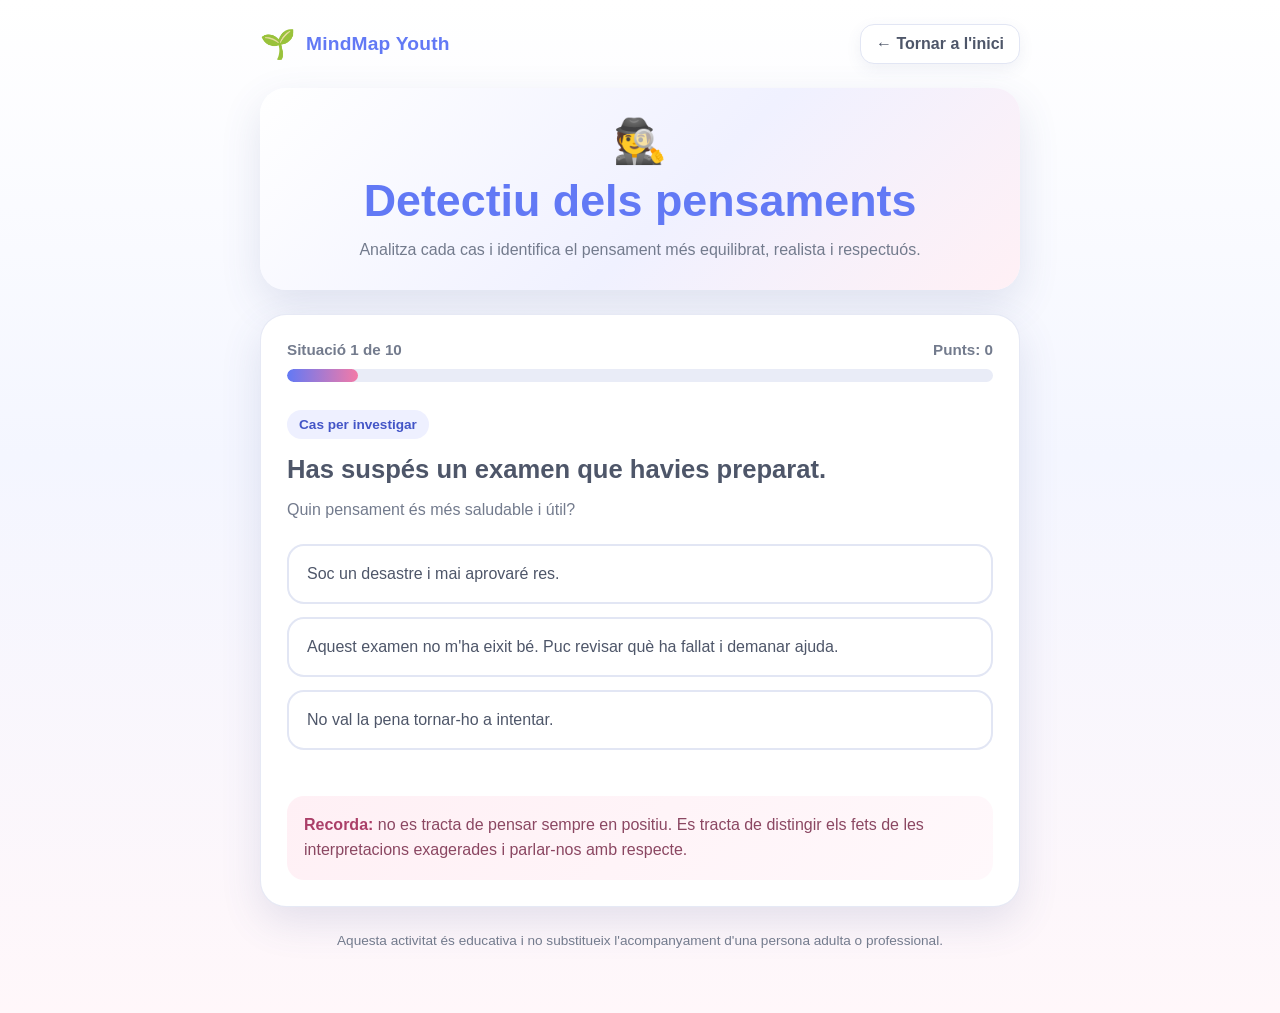
==== detectiu_pensaments.html @ 290332c3 "afegir interactivitat" ====
<!DOCTYPE html>
<html lang="ca">
<head>
  <meta charset="UTF-8">

  <meta
    name="viewport"
    content="width=device-width, initial-scale=1.0"
  >

  <title>Detectiu dels pensaments | MindMap Youth</title>

  <style>
    :root {
      --blau: #6279f5;
      --blau-fosc: #4355c7;
      --lila-clar: #eef0ff;
      --rosa: #f37aa7;
      --rosa-clar: #fff0f5;
      --verd: #2e9d68;
      --verd-clar: #eaf8f0;
      --roig: #c94d62;
      --roig-clar: #fff0f2;
      --text: #4e5669;
      --text-secundari: #737b8d;
      --blanc: #ffffff;
      --fons: #f4f6ff;
      --vora: #e2e6f4;
      --ombra: 0 15px 40px rgba(72, 83, 140, 0.14);
    }

    * {
      box-sizing: border-box;
    }

    html {
      scroll-behavior: smooth;
    }

    body {
      margin: 0;
      min-height: 100vh;
      font-family:
        Arial,
        Helvetica,
        sans-serif;
      color: var(--text);
      background:
        linear-gradient(
          180deg,
          #ffffff 0%,
          #f4f6ff 45%,
          #fff7fa 100%
        );
    }

    button,
    a {
      font: inherit;
    }

    button:focus-visible,
    a:focus-visible {
      outline: 3px solid rgba(98, 121, 245, 0.35);
      outline-offset: 3px;
    }

    .pagina {
      width: min(760px, 92%);
      margin: 0 auto;
      padding: 24px 0 48px;
    }

    .barra-superior {
      display: flex;
      align-items: center;
      justify-content: space-between;
      gap: 16px;
      margin-bottom: 24px;
    }

    .marca {
      display: flex;
      align-items: center;
      gap: 10px;
      text-decoration: none;
    }

    .marca-icona {
      font-size: 1.8rem;
    }

    .marca-text {
      color: var(--blau);
      font-size: 1.2rem;
      font-weight: 800;
      letter-spacing: 0.2px;
    }

    .boto-tornar {
      display: inline-flex;
      align-items: center;
      justify-content: center;
      gap: 7px;
      padding: 10px 15px;
      border: 1px solid var(--vora);
      border-radius: 14px;
      color: var(--text);
      background: var(--blanc);
      text-decoration: none;
      font-weight: 700;
      box-shadow: 0 5px 15px rgba(72, 83, 140, 0.08);
      transition:
        transform 0.2s ease,
        border-color 0.2s ease;
    }

    .boto-tornar:hover {
      transform: translateY(-2px);
      border-color: var(--blau);
    }

    .capcalera {
      margin-bottom: 24px;
      padding: 28px;
      border-radius: 26px;
      background:
        linear-gradient(
          135deg,
          #ffffff 0%,
          #f0f1ff 55%,
          #fff0f5 100%
        );
      box-shadow: var(--ombra);
      text-align: center;
    }

    .capcalera-icona {
      display: block;
      margin-bottom: 8px;
      font-size: 2.7rem;
    }

    .capcalera h1 {
      margin: 0 0 10px;
      color: var(--blau);
      font-size: clamp(1.9rem, 6vw, 2.8rem);
      line-height: 1.15;
    }

    .capcalera p {
      max-width: 590px;
      margin: 0 auto;
      color: var(--text-secundari);
      line-height: 1.6;
    }

    .targeta {
      padding: 26px;
      border: 1px solid rgba(226, 230, 244, 0.85);
      border-radius: 26px;
      background-color: var(--blanc);
      box-shadow: var(--ombra);
    }

    .progres-capcalera {
      display: flex;
      justify-content: space-between;
      gap: 16px;
      margin-bottom: 11px;
      color: var(--text-secundari);
      font-size: 0.95rem;
      font-weight: 700;
    }

    .barra-progres {
      width: 100%;
      height: 13px;
      margin-bottom: 28px;
      overflow: hidden;
      border-radius: 999px;
      background-color: #e9ecf7;
    }

    .barra-progres-interior {
      width: 10%;
      height: 100%;
      border-radius: inherit;
      background:
        linear-gradient(
          90deg,
          var(--blau),
          var(--rosa)
        );
      transition: width 0.35s ease;
    }

    .etiqueta {
      display: inline-block;
      margin-bottom: 13px;
      padding: 7px 12px;
      border-radius: 999px;
      color: var(--blau-fosc);
      background-color: var(--lila-clar);
      font-size: 0.85rem;
      font-weight: 800;
    }

    .situacio {
      margin: 0 0 10px;
      color: var(--text);
      font-size: clamp(1.25rem, 4vw, 1.6rem);
      line-height: 1.4;
    }

    .pregunta {
      margin: 0 0 22px;
      color: var(--text-secundari);
      line-height: 1.5;
    }

    .opcions {
      display: grid;
      gap: 13px;
    }

    .opcio {
      position: relative;
      width: 100%;
      padding: 16px 18px;
      border: 2px solid var(--vora);
      border-radius: 17px;
      color: var(--text);
      background-color: var(--blanc);
      text-align: left;
      line-height: 1.5;
      cursor: pointer;
      transition:
        transform 0.2s ease,
        border-color 0.2s ease,
        background-color 0.2s ease;
    }

    .opcio:hover:not(:disabled) {
      transform: translateY(-2px);
      border-color: var(--blau);
      background-color: #f7f8ff;
    }

    .opcio:disabled {
      cursor: default;
    }

    .opcio.correcta {
      border-color: var(--verd);
      color: #20784e;
      background-color: var(--verd-clar);
    }

    .opcio.incorrecta {
      border-color: var(--roig);
      color: #a43a4e;
      background-color: var(--roig-clar);
    }

    .feedback {
      display: none;
      margin-top: 22px;
      padding: 18px;
      border-radius: 17px;
      line-height: 1.6;
    }

    .feedback.visible {
      display: block;
    }

    .feedback.correcte {
      border-left: 5px solid var(--verd);
      background-color: var(--verd-clar);
    }

    .feedback.incorrecte {
      border-left: 5px solid var(--roig);
      background-color: var(--roig-clar);
    }

    .feedback h3 {
      margin: 0 0 7px;
    }

    .feedback p {
      margin: 0;
    }

    .zona-accio {
      display: flex;
      justify-content: flex-end;
      margin-top: 22px;
    }

    .boto-principal {
      display: none;
      padding: 13px 21px;
      border: 0;
      border-radius: 14px;
      color: var(--blanc);
      background:
        linear-gradient(
          135deg,
          var(--blau),
          var(--blau-fosc)
        );
      font-weight: 800;
      cursor: pointer;
      box-shadow: 0 8px 20px rgba(67, 85, 199, 0.22);
      transition:
        transform 0.2s ease,
        opacity 0.2s ease;
    }

    .boto-principal.visible {
      display: inline-block;
    }

    .boto-principal:hover {
      transform: translateY(-2px);
      opacity: 0.94;
    }

    .recordatori {
      margin-top: 24px;
      padding: 17px;
      border-radius: 17px;
      color: #8b4762;
      background:
        linear-gradient(
          135deg,
          var(--rosa-clar),
          #fff8fb
        );
      line-height: 1.55;
    }

    .recordatori strong {
      color: #ab3f68;
    }

    .pantalla-final {
      display: none;
      text-align: center;
    }

    .pantalla-final.visible {
      display: block;
    }

    .final-icona {
      margin-bottom: 10px;
      font-size: 3rem;
    }

    .pantalla-final h2 {
      margin: 0;
      color: var(--blau);
      font-size: 2rem;
    }

    .puntuacio-final {
      margin: 22px 0;
      color: var(--rosa);
      font-size: clamp(2rem, 8vw, 3rem);
      font-weight: 900;
    }

    .missatge-final {
      margin-bottom: 22px;
      padding: 20px;
      border-radius: 18px;
      background-color: var(--lila-clar);
      line-height: 1.65;
    }

    .aprenentatge-final {
      margin-bottom: 24px;
      padding: 19px;
      border-radius: 18px;
      background-color: var(--rosa-clar);
      text-align: left;
      line-height: 1.65;
    }

    .aprenentatge-final h3 {
      margin-top: 0;
      color: #a74669;
    }

    .aprenentatge-final ul {
      margin-bottom: 0;
      padding-left: 22px;
    }

    .botons-finals {
      display: flex;
      justify-content: center;
      flex-wrap: wrap;
      gap: 12px;
    }

    .boto-reiniciar {
      display: inline-flex;
      align-items: center;
      justify-content: center;
      padding: 13px 20px;
      border: 0;
      border-radius: 14px;
      color: var(--blanc);
      background:
        linear-gradient(
          135deg,
          var(--blau),
          var(--blau-fosc)
        );
      font-weight: 800;
      cursor: pointer;
    }

    .peu {
      margin-top: 24px;
      color: var(--text-secundari);
      font-size: 0.85rem;
      line-height: 1.5;
      text-align: center;
    }

    @media (max-width: 600px) {
      .pagina {
        width: min(94%, 760px);
        padding-top: 16px;
      }

      .barra-superior {
        align-items: stretch;
        flex-direction: column;
      }

      .marca {
        justify-content: center;
      }

      .boto-tornar {
        width: 100%;
      }

      .capcalera,
      .targeta {
        padding: 21px;
        border-radius: 22px;
      }

      .progres-capcalera {
        align-items: flex-start;
        flex-direction: column;
        gap: 5px;
      }

      .zona-accio,
      .boto-principal {
        width: 100%;
      }

      .boto-principal.visible {
        display: block;
      }

      .botons-finals {
        flex-direction: column;
      }

      .botons-finals a,
      .boto-reiniciar {
        width: 100%;
      }
    }
  </style>
</head>

<body>
  <main class="pagina">
    <div class="barra-superior">
      <a
        class="marca"
        href="index.html"
        aria-label="Tornar a MindMap Youth"
      >
        <span class="marca-icona">🌱</span>
        <span class="marca-text">MindMap Youth</span>
      </a>

      <a
        class="boto-tornar"
        href="index.html"
      >
        ← Tornar a l'inici
      </a>
    </div>

    <header class="capcalera">
      <span class="capcalera-icona">🕵️</span>

      <h1>Detectiu dels pensaments</h1>

      <p>
        Analitza cada cas i identifica el pensament més
        equilibrat, realista i respectuós.
      </p>
    </header>

    <section
      id="zonaJoc"
      class="targeta"
    >
      <div class="progres-capcalera">
        <span id="numeroPregunta">
          Situació 1 de 10
        </span>

        <span id="puntuacio">
          Punts: 0
        </span>
      </div>

      <div
        class="barra-progres"
        role="progressbar"
        aria-label="Progrés de l'activitat"
        aria-valuemin="0"
        aria-valuemax="100"
        aria-valuenow="10"
      >
        <div
          id="barraProgres"
          class="barra-progres-interior"
        ></div>
      </div>

      <span class="etiqueta">
        Cas per investigar
      </span>

      <h2
        id="situacio"
        class="situacio"
      ></h2>

      <p class="pregunta">
        Quin pensament és més saludable i útil?
      </p>

      <div
        id="opcions"
        class="opcions"
      ></div>

      <div
        id="feedback"
        class="feedback"
        aria-live="polite"
      >
        <h3 id="titolFeedback"></h3>
        <p id="textFeedback"></p>
      </div>

      <div class="zona-accio">
        <button
          id="botoSeguent"
          class="boto-principal"
          type="button"
        >
          Següent situació
        </button>
      </div>

      <div class="recordatori">
        <strong>Recorda:</strong>
        no es tracta de pensar sempre en positiu.
        Es tracta de distingir els fets de les
        interpretacions exagerades i parlar-nos amb respecte.
      </div>
    </section>

    <section
      id="pantallaFinal"
      class="targeta pantalla-final"
    >
      <div class="final-icona">🎉</div>

      <h2>Investigació completada</h2>

      <div
        id="puntuacioFinal"
        class="puntuacio-final"
      ></div>

      <div
        id="missatgeFinal"
        class="missatge-final"
      ></div>

      <div class="aprenentatge-final">
        <h3>Què has practicat?</h3>

        <ul>
          <li>
            Diferenciar un fet d'una interpretació.
          </li>

          <li>
            Evitar conclusions precipitades.
          </li>

          <li>
            Acceptar els errors sense atacar-te.
          </li>

          <li>
            Buscar alternatives més realistes.
          </li>
        </ul>
      </div>

      <div class="botons-finals">
        <a
          class="boto-tornar"
          href="index.html"
        >
          ← Tornar a l'inici
        </a>

        <button
          id="reiniciarJoc"
          class="boto-reiniciar"
          type="button"
        >
          Repetir l'activitat
        </button>
      </div>
    </section>

    <p class="peu">
      Aquesta activitat és educativa i no substitueix
      l'acompanyament d'una persona adulta o professional.
    </p>
  </main>

  <script>
    const preguntes = [
      {
        situacio:
          "Has suspés un examen que havies preparat.",
        opcions: [
          {
            text:
              "Soc un desastre i mai aprovaré res.",
            correcta: false
          },
          {
            text:
              "Aquest examen no m'ha eixit bé. Puc revisar què ha fallat i demanar ajuda.",
            correcta: true
          },
          {
            text:
              "No val la pena tornar-ho a intentar.",
            correcta: false
          }
        ],
        explicacio:
          "Un resultat concret no defineix la teua capacitat. Pots analitzar què ha fallat i provar una estratègia diferent."
      },
      {
        situacio:
          "Dos amics han quedat i no t'han avisat.",
        opcions: [
          {
            text:
              "Segur que ja no em volen.",
            correcta: false
          },
          {
            text:
              "Pot haver-hi diverses explicacions. Puc preguntar-ho abans de traure conclusions.",
            correcta: true
          },
          {
            text:
              "No tornaré a parlar amb ells.",
            correcta: false
          }
        ],
        explicacio:
          "No podem saber què pensen els altres sense preguntar. Comprovar els fets evita conclusions precipitades."
      },
      {
        situacio:
          "Has comés un error davant de tota la classe.",
        opcions: [
          {
            text:
              "Tothom pensarà que soc ridícul o ridícula.",
            correcta: false
          },
          {
            text:
              "Equivocar-me és normal. Un error no defineix qui soc.",
            correcta: true
          },
          {
            text:
              "No tornaré a participar mai més.",
            correcta: false
          }
        ],
        explicacio:
          "Els errors formen part de l'aprenentatge. Una situació puntual no determina el teu valor."
      },
      {
        situacio:
          "Veus en xarxes socials una persona que sembla tindre una vida perfecta.",
        opcions: [
          {
            text:
              "La seua vida és perfecta i la meua no val res.",
            correcta: false
          },
          {
            text:
              "A les xarxes es mostra només una part de la realitat. No és una comparació completa.",
            correcta: true
          },
          {
            text:
              "Hauria de ser exactament com aquesta persona.",
            correcta: false
          }
        ],
        explicacio:
          "Les xarxes solen mostrar moments seleccionats. Comparar tota la teua vida amb una imatge parcial no és just."
      },
      {
        situacio:
          "Un company fa un comentari negatiu sobre el teu aspecte.",
        opcions: [
          {
            text:
              "Si ho ha dit, deu ser perquè té raó.",
            correcta: false
          },
          {
            text:
              "La seua opinió no determina el meu valor. Puc posar límits i buscar suport.",
            correcta: true
          },
          {
            text:
              "He de canviar perquè ningú em critique.",
            correcta: false
          }
        ],
        explicacio:
          "Una opinió no és una veritat absoluta. Posar límits i parlar amb algú de confiança és una resposta protectora."
      },
      {
        situacio:
          "No has aconseguit fer bé una activitat nova al primer intent.",
        opcions: [
          {
            text:
              "No se'm dona bé i hauria de deixar-ho.",
            correcta: false
          },
          {
            text:
              "Encara estic aprenent. No necessite fer-ho perfecte al primer intent.",
            correcta: true
          },
          {
            text:
              "La resta sempre ho fa millor que jo.",
            correcta: false
          }
        ],
        explicacio:
          "Aprendre implica practicar, equivocar-se i progressar. No cal dominar una habilitat des del principi."
      },
      {
        situacio:
          "Has enviat un missatge i la persona tarda molt a respondre.",
        opcions: [
          {
            text:
              "Està enfadada amb mi i he fet alguna cosa malament.",
            correcta: false
          },
          {
            text:
              "Pot estar ocupada o no haver vist el missatge. Esperaré abans d'interpretar-ho.",
            correcta: true
          },
          {
            text:
              "Segur que ja no vol parlar amb mi.",
            correcta: false
          }
        ],
        explicacio:
          "Una resposta tardana pot tindre moltes causes. És millor esperar informació abans d'assumir la pitjor explicació."
      },
      {
        situacio:
          "No t'han seleccionat per a una activitat o un equip.",
        opcions: [
          {
            text:
              "No soc prou bo o bona per a res.",
            correcta: false
          },
          {
            text:
              "Aquesta vegada no m'han seleccionat, però això no defineix totes les meues capacitats.",
            correcta: true
          },
          {
            text:
              "Mai tornaré a presentar-me a res.",
            correcta: false
          }
        ],
        explicacio:
          "Una decisió concreta no determina tot el teu potencial. Pots demanar orientació i continuar desenvolupant les teues habilitats."
      },
      {
        situacio:
          "Un amic està més callat que de costum quan parleu.",
        opcions: [
          {
            text:
              "Segur que està molest amb mi.",
            correcta: false
          },
          {
            text:
              "Pot tindre un mal dia. Puc preguntar-li com està sense assumir que és culpa meua.",
            correcta: true
          },
          {
            text:
              "Ja no li caic bé.",
            correcta: false
          }
        ],
        explicacio:
          "L'estat d'ànim d'una altra persona no sempre té relació amb tu. Preguntar amb respecte és més útil que endevinar."
      },
      {
        situacio:
          "Has rebut una crítica sobre un treball que havies fet amb esforç.",
        opcions: [
          {
            text:
              "Tot el treball és horrible i jo no servisc per a açò.",
            correcta: false
          },
          {
            text:
              "La crítica pot ajudar-me a millorar una part del treball, però no anul·la tot l'esforç que he fet.",
            correcta: true
          },
          {
            text:
              "No tornaré a ensenyar mai el que faig.",
            correcta: false
          }
        ],
        explicacio:
          "Una crítica pot referir-se a aspectes concrets. No significa que tot estiga malament ni que tu no tingues capacitat."
      }
    ];

    const situacioElement =
      document.getElementById("situacio");

    const opcionsElement =
      document.getElementById("opcions");

    const numeroPreguntaElement =
      document.getElementById("numeroPregunta");

    const puntuacioElement =
      document.getElementById("puntuacio");

    const barraProgresElement =
      document.getElementById("barraProgres");

    const contenidorBarra =
      document.querySelector(".barra-progres");

    const feedbackElement =
      document.getElementById("feedback");

    const titolFeedbackElement =
      document.getElementById("titolFeedback");

    const textFeedbackElement =
      document.getElementById("textFeedback");

    const botoSeguent =
      document.getElementById("botoSeguent");

    const zonaJoc =
      document.getElementById("zonaJoc");

    const pantallaFinal =
      document.getElementById("pantallaFinal");

    const puntuacioFinalElement =
      document.getElementById("puntuacioFinal");

    const missatgeFinalElement =
      document.getElementById("missatgeFinal");

    const reiniciarJoc =
      document.getElementById("reiniciarJoc");

    let preguntaActual = 0;
    let puntuacio = 0;
    let respostaSeleccionada = false;

    function actualitzarProgres() {
      const percentatge =
        ((preguntaActual + 1) / preguntes.length) * 100;

      barraProgresElement.style.width =
        `${percentatge}%`;

      contenidorBarra.setAttribute(
        "aria-valuenow",
        Math.round(percentatge)
      );
    }

    function mostrarPregunta() {
      respostaSeleccionada = false;

      const pregunta =
        preguntes[preguntaActual];

      situacioElement.textContent =
        pregunta.situacio;

      numeroPreguntaElement.textContent =
        `Situació ${preguntaActual + 1} de ${preguntes.length}`;

      puntuacioElement.textContent =
        `Punts: ${puntuacio}`;

      actualitzarProgres();

      opcionsElement.innerHTML = "";

      feedbackElement.className =
        "feedback";

      titolFeedbackElement.textContent = "";
      textFeedbackElement.textContent = "";

      botoSeguent.classList.remove("visible");

      pregunta.opcions.forEach(
        (opcio, index) => {
          const boto =
            document.createElement("button");

          boto.type = "button";
          boto.className = "opcio";
          boto.textContent = opcio.text;

          boto.addEventListener(
            "click",
            () => {
              comprovarResposta(
                boto,
                opcio.correcta,
                index
              );
            }
          );

          opcionsElement.appendChild(boto);
        }
      );
    }

    function comprovarResposta(
      botoSeleccionat,
      esCorrecta,
      indexSeleccionat
    ) {
      if (respostaSeleccionada) {
        return;
      }

      respostaSeleccionada = true;

      const pregunta =
        preguntes[preguntaActual];

      const botons =
        opcionsElement.querySelectorAll(".opcio");

      botons.forEach((boto, index) => {
        boto.disabled = true;

        if (pregunta.opcions[index].correcta) {
          boto.classList.add("correcta");
        }
      });

      if (esCorrecta) {
        puntuacio++;

        botoSeleccionat.classList.add(
          "correcta"
        );

        feedbackElement.className =
          "feedback visible correcte";

        titolFeedbackElement.textContent =
          "Bona investigació!";
      } else {
        botons[indexSeleccionat].classList.add(
          "incorrecta"
        );

        feedbackElement.className =
          "feedback visible incorrecte";

        titolFeedbackElement.textContent =
          "Revisa les proves";
      }

      textFeedbackElement.textContent =
        pregunta.explicacio;

      puntuacioElement.textContent =
        `Punts: ${puntuacio}`;

      botoSeguent.classList.add("visible");

      if (
        preguntaActual ===
        preguntes.length - 1
      ) {
        botoSeguent.textContent =
          "Veure el resultat";
      } else {
        botoSeguent.textContent =
          "Següent situació";
      }
    }

    botoSeguent.addEventListener(
      "click",
      () => {
        preguntaActual++;

        if (
          preguntaActual <
          preguntes.length
        ) {
          mostrarPregunta();
        } else {
          mostrarResultatFinal();
        }
      }
    );

    function mostrarResultatFinal() {
      zonaJoc.style.display = "none";
      pantallaFinal.classList.add("visible");

      puntuacioFinalElement.textContent =
        `${puntuacio} de ${preguntes.length} punts`;

      if (puntuacio === preguntes.length) {
        missatgeFinalElement.textContent =
          "Excel·lent investigació. Has identificat totes les alternatives més realistes i respectuoses. Recorda que parlar-te amb amabilitat no és ignorar els problemes, sinó afrontar-los sense atacar-te.";
      } else if (puntuacio >= 7) {
        missatgeFinalElement.textContent =
          "Molt bon treball. Ja reconeixes moltes formes de pensament equilibrat. Continua practicant la diferència entre els fets i les interpretacions automàtiques.";
      } else if (puntuacio >= 4) {
        missatgeFinalElement.textContent =
          "Has fet una bona primera investigació. Alguns pensaments automàtics poden semblar certs, però és útil buscar proves i alternatives abans d'acceptar-los.";
      } else {
        missatgeFinalElement.textContent =
          "Has completat l'activitat, i això ja és un pas important. Detectar pensaments automàtics necessita pràctica. Pots repetir els casos i observar quines respostes són més realistes.";
      }

      window.scrollTo({
        top: 0,
        behavior: "smooth"
      });
    }

    reiniciarJoc.addEventListener(
      "click",
      () => {
        preguntaActual = 0;
        puntuacio = 0;
        respostaSeleccionada = false;

        pantallaFinal.classList.remove(
          "visible"
        );

        zonaJoc.style.display = "block";

        mostrarPregunta();

        window.scrollTo({
          top: 0,
          behavior: "smooth"
        });
      }
    );

    mostrarPregunta();
  </script>
</body>
</html>
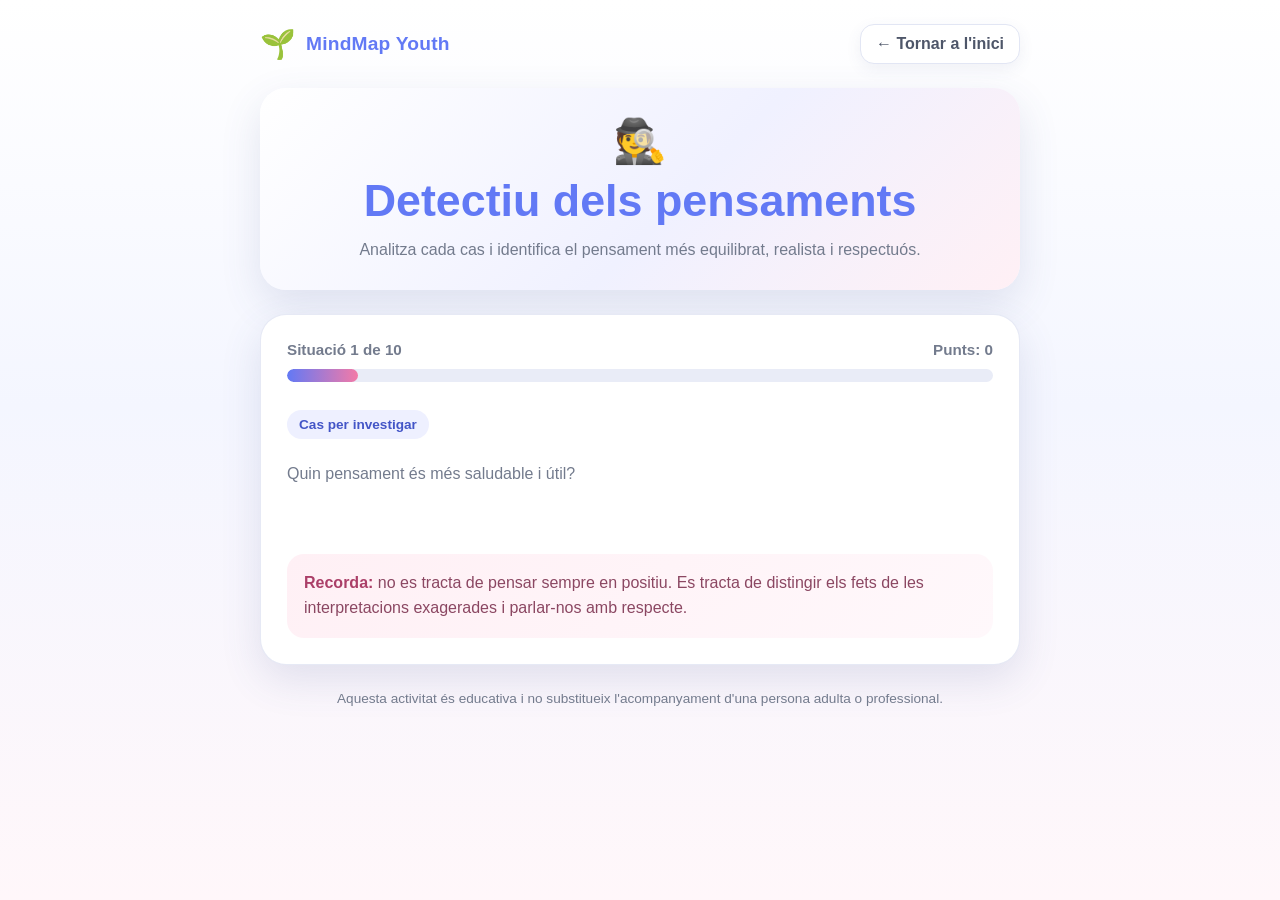
==== commit 2e6f5bc8: "separat codi javascript del detectiu de pensaments en fitxer propi" ====
--- a/detectiu_pensaments.html
+++ b/detectiu_pensaments.html
@@ -653,489 +653,6 @@
     </p>
   </main>
 
-  <script>
-    const preguntes = [
-      {
-        situacio:
-          "Has suspés un examen que havies preparat.",
-        opcions: [
-          {
-            text:
-              "Soc un desastre i mai aprovaré res.",
-            correcta: false
-          },
-          {
-            text:
-              "Aquest examen no m'ha eixit bé. Puc revisar què ha fallat i demanar ajuda.",
-            correcta: true
-          },
-          {
-            text:
-              "No val la pena tornar-ho a intentar.",
-            correcta: false
-          }
-        ],
-        explicacio:
-          "Un resultat concret no defineix la teua capacitat. Pots analitzar què ha fallat i provar una estratègia diferent."
-      },
-      {
-        situacio:
-          "Dos amics han quedat i no t'han avisat.",
-        opcions: [
-          {
-            text:
-              "Segur que ja no em volen.",
-            correcta: false
-          },
-          {
-            text:
-              "Pot haver-hi diverses explicacions. Puc preguntar-ho abans de traure conclusions.",
-            correcta: true
-          },
-          {
-            text:
-              "No tornaré a parlar amb ells.",
-            correcta: false
-          }
-        ],
-        explicacio:
-          "No podem saber què pensen els altres sense preguntar. Comprovar els fets evita conclusions precipitades."
-      },
-      {
-        situacio:
-          "Has comés un error davant de tota la classe.",
-        opcions: [
-          {
-            text:
-              "Tothom pensarà que soc ridícul o ridícula.",
-            correcta: false
-          },
-          {
-            text:
-              "Equivocar-me és normal. Un error no defineix qui soc.",
-            correcta: true
-          },
-          {
-            text:
-              "No tornaré a participar mai més.",
-            correcta: false
-          }
-        ],
-        explicacio:
-          "Els errors formen part de l'aprenentatge. Una situació puntual no determina el teu valor."
-      },
-      {
-        situacio:
-          "Veus en xarxes socials una persona que sembla tindre una vida perfecta.",
-        opcions: [
-          {
-            text:
-              "La seua vida és perfecta i la meua no val res.",
-            correcta: false
-          },
-          {
-            text:
-              "A les xarxes es mostra només una part de la realitat. No és una comparació completa.",
-            correcta: true
-          },
-          {
-            text:
-              "Hauria de ser exactament com aquesta persona.",
-            correcta: false
-          }
-        ],
-        explicacio:
-          "Les xarxes solen mostrar moments seleccionats. Comparar tota la teua vida amb una imatge parcial no és just."
-      },
-      {
-        situacio:
-          "Un company fa un comentari negatiu sobre el teu aspecte.",
-        opcions: [
-          {
-            text:
-              "Si ho ha dit, deu ser perquè té raó.",
-            correcta: false
-          },
-          {
-            text:
-              "La seua opinió no determina el meu valor. Puc posar límits i buscar suport.",
-            correcta: true
-          },
-          {
-            text:
-              "He de canviar perquè ningú em critique.",
-            correcta: false
-          }
-        ],
-        explicacio:
-          "Una opinió no és una veritat absoluta. Posar límits i parlar amb algú de confiança és una resposta protectora."
-      },
-      {
-        situacio:
-          "No has aconseguit fer bé una activitat nova al primer intent.",
-        opcions: [
-          {
-            text:
-              "No se'm dona bé i hauria de deixar-ho.",
-            correcta: false
-          },
-          {
-            text:
-              "Encara estic aprenent. No necessite fer-ho perfecte al primer intent.",
-            correcta: true
-          },
-          {
-            text:
-              "La resta sempre ho fa millor que jo.",
-            correcta: false
-          }
-        ],
-        explicacio:
-          "Aprendre implica practicar, equivocar-se i progressar. No cal dominar una habilitat des del principi."
-      },
-      {
-        situacio:
-          "Has enviat un missatge i la persona tarda molt a respondre.",
-        opcions: [
-          {
-            text:
-              "Està enfadada amb mi i he fet alguna cosa malament.",
-            correcta: false
-          },
-          {
-            text:
-              "Pot estar ocupada o no haver vist el missatge. Esperaré abans d'interpretar-ho.",
-            correcta: true
-          },
-          {
-            text:
-              "Segur que ja no vol parlar amb mi.",
-            correcta: false
-          }
-        ],
-        explicacio:
-          "Una resposta tardana pot tindre moltes causes. És millor esperar informació abans d'assumir la pitjor explicació."
-      },
-      {
-        situacio:
-          "No t'han seleccionat per a una activitat o un equip.",
-        opcions: [
-          {
-            text:
-              "No soc prou bo o bona per a res.",
-            correcta: false
-          },
-          {
-            text:
-              "Aquesta vegada no m'han seleccionat, però això no defineix totes les meues capacitats.",
-            correcta: true
-          },
-          {
-            text:
-              "Mai tornaré a presentar-me a res.",
-            correcta: false
-          }
-        ],
-        explicacio:
-          "Una decisió concreta no determina tot el teu potencial. Pots demanar orientació i continuar desenvolupant les teues habilitats."
-      },
-      {
-        situacio:
-          "Un amic està més callat que de costum quan parleu.",
-        opcions: [
-          {
-            text:
-              "Segur que està molest amb mi.",
-            correcta: false
-          },
-          {
-            text:
-              "Pot tindre un mal dia. Puc preguntar-li com està sense assumir que és culpa meua.",
-            correcta: true
-          },
-          {
-            text:
-              "Ja no li caic bé.",
-            correcta: false
-          }
-        ],
-        explicacio:
-          "L'estat d'ànim d'una altra persona no sempre té relació amb tu. Preguntar amb respecte és més útil que endevinar."
-      },
-      {
-        situacio:
-          "Has rebut una crítica sobre un treball que havies fet amb esforç.",
-        opcions: [
-          {
-            text:
-              "Tot el treball és horrible i jo no servisc per a açò.",
-            correcta: false
-          },
-          {
-            text:
-              "La crítica pot ajudar-me a millorar una part del treball, però no anul·la tot l'esforç que he fet.",
-            correcta: true
-          },
-          {
-            text:
-              "No tornaré a ensenyar mai el que faig.",
-            correcta: false
-          }
-        ],
-        explicacio:
-          "Una crítica pot referir-se a aspectes concrets. No significa que tot estiga malament ni que tu no tingues capacitat."
-      }
-    ];
-
-    const situacioElement =
-      document.getElementById("situacio");
-
-    const opcionsElement =
-      document.getElementById("opcions");
-
-    const numeroPreguntaElement =
-      document.getElementById("numeroPregunta");
-
-    const puntuacioElement =
-      document.getElementById("puntuacio");
-
-    const barraProgresElement =
-      document.getElementById("barraProgres");
-
-    const contenidorBarra =
-      document.querySelector(".barra-progres");
-
-    const feedbackElement =
-      document.getElementById("feedback");
-
-    const titolFeedbackElement =
-      document.getElementById("titolFeedback");
-
-    const textFeedbackElement =
-      document.getElementById("textFeedback");
-
-    const botoSeguent =
-      document.getElementById("botoSeguent");
-
-    const zonaJoc =
-      document.getElementById("zonaJoc");
-
-    const pantallaFinal =
-      document.getElementById("pantallaFinal");
-
-    const puntuacioFinalElement =
-      document.getElementById("puntuacioFinal");
-
-    const missatgeFinalElement =
-      document.getElementById("missatgeFinal");
-
-    const reiniciarJoc =
-      document.getElementById("reiniciarJoc");
-
-    let preguntaActual = 0;
-    let puntuacio = 0;
-    let respostaSeleccionada = false;
-
-    function actualitzarProgres() {
-      const percentatge =
-        ((preguntaActual + 1) / preguntes.length) * 100;
-
-      barraProgresElement.style.width =
-        `${percentatge}%`;
-
-      contenidorBarra.setAttribute(
-        "aria-valuenow",
-        Math.round(percentatge)
-      );
-    }
-
-    function mostrarPregunta() {
-      respostaSeleccionada = false;
-
-      const pregunta =
-        preguntes[preguntaActual];
-
-      situacioElement.textContent =
-        pregunta.situacio;
-
-      numeroPreguntaElement.textContent =
-        `Situació ${preguntaActual + 1} de ${preguntes.length}`;
-
-      puntuacioElement.textContent =
-        `Punts: ${puntuacio}`;
-
-      actualitzarProgres();
-
-      opcionsElement.innerHTML = "";
-
-      feedbackElement.className =
-        "feedback";
-
-      titolFeedbackElement.textContent = "";
-      textFeedbackElement.textContent = "";
-
-      botoSeguent.classList.remove("visible");
-
-      pregunta.opcions.forEach(
-        (opcio, index) => {
-          const boto =
-            document.createElement("button");
-
-          boto.type = "button";
-          boto.className = "opcio";
-          boto.textContent = opcio.text;
-
-          boto.addEventListener(
-            "click",
-            () => {
-              comprovarResposta(
-                boto,
-                opcio.correcta,
-                index
-              );
-            }
-          );
-
-          opcionsElement.appendChild(boto);
-        }
-      );
-    }
-
-    function comprovarResposta(
-      botoSeleccionat,
-      esCorrecta,
-      indexSeleccionat
-    ) {
-      if (respostaSeleccionada) {
-        return;
-      }
-
-      respostaSeleccionada = true;
-
-      const pregunta =
-        preguntes[preguntaActual];
-
-      const botons =
-        opcionsElement.querySelectorAll(".opcio");
-
-      botons.forEach((boto, index) => {
-        boto.disabled = true;
-
-        if (pregunta.opcions[index].correcta) {
-          boto.classList.add("correcta");
-        }
-      });
-
-      if (esCorrecta) {
-        puntuacio++;
-
-        botoSeleccionat.classList.add(
-          "correcta"
-        );
-
-        feedbackElement.className =
-          "feedback visible correcte";
-
-        titolFeedbackElement.textContent =
-          "Bona investigació!";
-      } else {
-        botons[indexSeleccionat].classList.add(
-          "incorrecta"
-        );
-
-        feedbackElement.className =
-          "feedback visible incorrecte";
-
-        titolFeedbackElement.textContent =
-          "Revisa les proves";
-      }
-
-      textFeedbackElement.textContent =
-        pregunta.explicacio;
-
-      puntuacioElement.textContent =
-        `Punts: ${puntuacio}`;
-
-      botoSeguent.classList.add("visible");
-
-      if (
-        preguntaActual ===
-        preguntes.length - 1
-      ) {
-        botoSeguent.textContent =
-          "Veure el resultat";
-      } else {
-        botoSeguent.textContent =
-          "Següent situació";
-      }
-    }
-
-    botoSeguent.addEventListener(
-      "click",
-      () => {
-        preguntaActual++;
-
-        if (
-          preguntaActual <
-          preguntes.length
-        ) {
-          mostrarPregunta();
-        } else {
-          mostrarResultatFinal();
-        }
-      }
-    );
-
-    function mostrarResultatFinal() {
-      zonaJoc.style.display = "none";
-      pantallaFinal.classList.add("visible");
-
-      puntuacioFinalElement.textContent =
-        `${puntuacio} de ${preguntes.length} punts`;
-
-      if (puntuacio === preguntes.length) {
-        missatgeFinalElement.textContent =
-          "Excel·lent investigació. Has identificat totes les alternatives més realistes i respectuoses. Recorda que parlar-te amb amabilitat no és ignorar els problemes, sinó afrontar-los sense atacar-te.";
-      } else if (puntuacio >= 7) {
-        missatgeFinalElement.textContent =
-          "Molt bon treball. Ja reconeixes moltes formes de pensament equilibrat. Continua practicant la diferència entre els fets i les interpretacions automàtiques.";
-      } else if (puntuacio >= 4) {
-        missatgeFinalElement.textContent =
-          "Has fet una bona primera investigació. Alguns pensaments automàtics poden semblar certs, però és útil buscar proves i alternatives abans d'acceptar-los.";
-      } else {
-        missatgeFinalElement.textContent =
-          "Has completat l'activitat, i això ja és un pas important. Detectar pensaments automàtics necessita pràctica. Pots repetir els casos i observar quines respostes són més realistes.";
-      }
-
-      window.scrollTo({
-        top: 0,
-        behavior: "smooth"
-      });
-    }
-
-    reiniciarJoc.addEventListener(
-      "click",
-      () => {
-        preguntaActual = 0;
-        puntuacio = 0;
-        respostaSeleccionada = false;
-
-        pantallaFinal.classList.remove(
-          "visible"
-        );
-
-        zonaJoc.style.display = "block";
-
-        mostrarPregunta();
-
-        window.scrollTo({
-          top: 0,
-          behavior: "smooth"
-        });
-      }
-    );
-
-    mostrarPregunta();
-  </script>
+  <script src="js/detectiu.js"></script>
 </body>
 </html>
